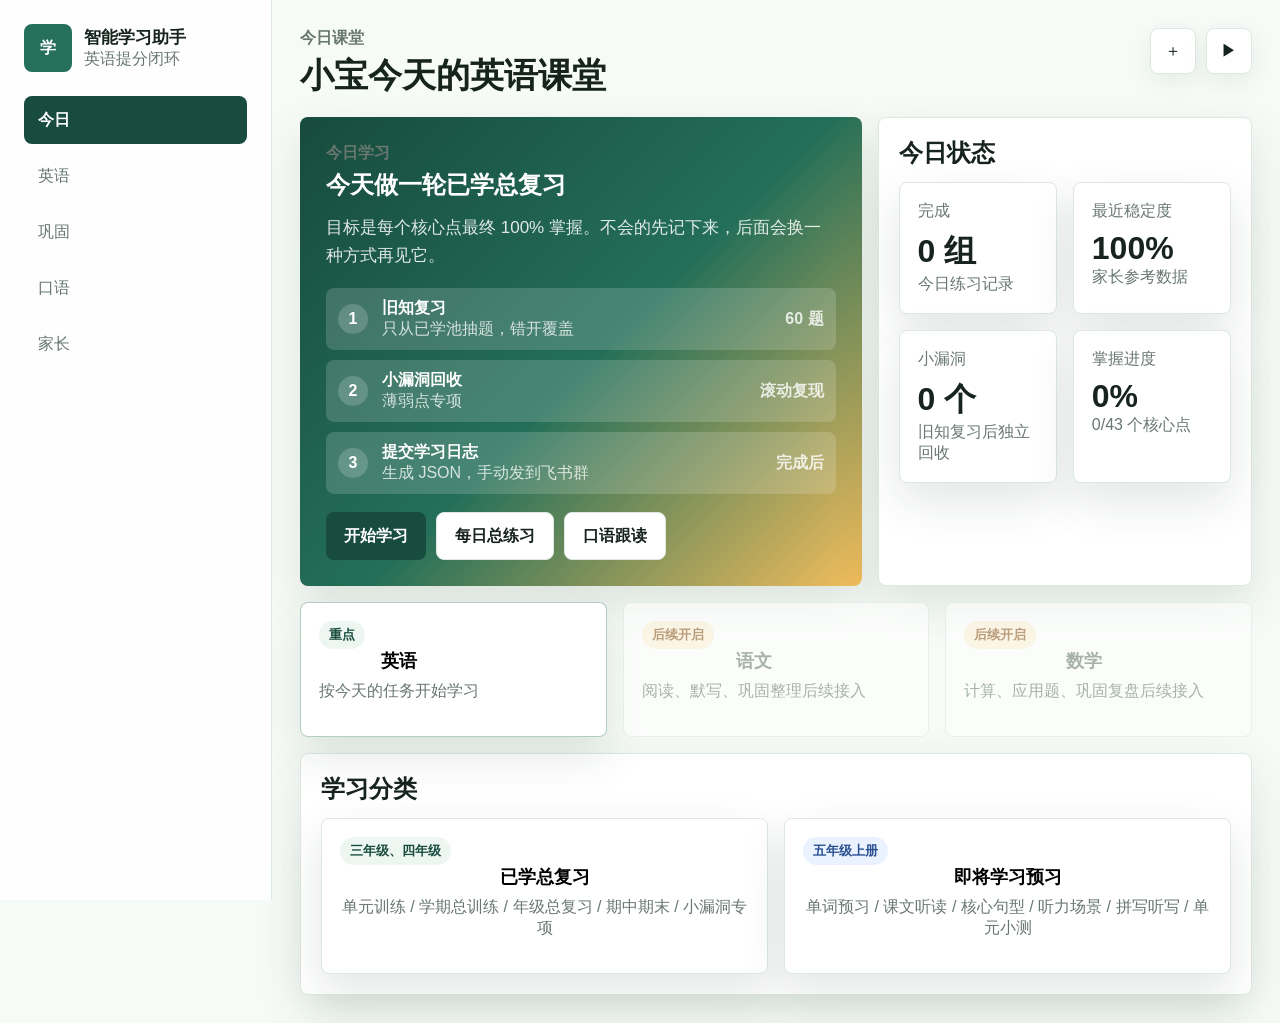
==== index.html @ cac13460 "Fix short weakness choices" ====
<!doctype html>
<html lang="zh-CN">
  <head>
    <meta charset="UTF-8" />
    <meta name="viewport" content="width=device-width, initial-scale=1, viewport-fit=cover" />
    <meta name="theme-color" content="#f7fbf7" />
    <title>智能学习助手</title>
    <link rel="manifest" href="manifest.webmanifest" />
    <link rel="stylesheet" href="app/styles.css?v=20260708-1854" />
  </head>
  <body>
    <div id="app" class="shell">
      <aside class="sidebar" aria-label="主导航">
        <div class="brand">
          <div class="brand-mark">学</div>
          <div>
            <strong>智能学习助手</strong>
            <span>英语提分闭环</span>
          </div>
        </div>
        <nav class="nav">
          <button class="nav-item active" data-route="home">今日</button>
          <button class="nav-item" data-route="english">英语</button>
          <button class="nav-item" data-route="mistakes">巩固</button>
          <button class="nav-item" data-route="speaking">口语</button>
          <button class="nav-item" data-route="parent">家长</button>
        </nav>
      </aside>

      <main class="main">
        <header class="topbar">
          <div>
            <p id="eyebrow" class="eyebrow">今日任务</p>
            <h1 id="pageTitle">小宝今天先补听力和拼写</h1>
          </div>
          <div class="top-actions">
            <button class="icon-button" id="installButton" title="添加到主屏幕">＋</button>
            <button class="icon-button" id="soundButton" title="试播放">▶</button>
          </div>
        </header>

        <section id="view-home" class="view active"></section>
        <section id="view-english" class="view"></section>
        <section id="view-lesson" class="view"></section>
        <section id="view-practice" class="view"></section>
        <section id="view-mistakes" class="view"></section>
        <section id="view-speaking" class="view"></section>
        <section id="view-parent" class="view"></section>
      </main>
    </div>

    <div id="toast" class="toast" role="status" aria-live="polite"></div>
    <script src="app/main.js?v=20260708-1854" type="module"></script>
  </body>
</html>
---- app/styles.css ----
:root {
  color-scheme: light;
  --bg: #f7fbf7;
  --panel: #ffffff;
  --panel-soft: #eef6f2;
  --ink: #17231d;
  --muted: #68776f;
  --line: #dce8e1;
  --green: #256f5b;
  --green-dark: #184c3e;
  --amber: #d98f2b;
  --red: #c9534b;
  --blue: #3c67a6;
  --violet: #7562a8;
  --shadow: 0 18px 45px rgba(22, 59, 42, 0.12);
  --radius: 8px;
  font-family: -apple-system, BlinkMacSystemFont, "Segoe UI", "PingFang SC", "Microsoft YaHei", sans-serif;
}

* {
  box-sizing: border-box;
}

body {
  margin: 0;
  min-height: 100vh;
  background: var(--bg);
  color: var(--ink);
}

button,
input,
select,
textarea {
  font: inherit;
}

button {
  border: 0;
}

button:disabled {
  cursor: not-allowed;
  opacity: 0.55;
}

.shell {
  display: grid;
  grid-template-columns: 272px minmax(0, 1fr);
  min-height: 100vh;
}

.sidebar {
  position: sticky;
  top: 0;
  height: 100vh;
  display: flex;
  flex-direction: column;
  gap: 24px;
  padding: 24px;
  border-right: 1px solid var(--line);
  background: rgba(255, 255, 255, 0.72);
  backdrop-filter: blur(18px);
}

.brand {
  display: flex;
  align-items: center;
  gap: 12px;
}

.brand-mark {
  display: grid;
  width: 48px;
  height: 48px;
  place-items: center;
  border-radius: 8px;
  background: var(--green);
  color: #fff;
  font-weight: 800;
}

.brand strong,
.brand span,
.sync-panel strong,
.sync-panel span {
  display: block;
}

.brand strong {
  font-size: 17px;
}

.brand span,
.sync-panel span,
.eyebrow,
.muted {
  color: var(--muted);
}

.nav {
  display: grid;
  gap: 8px;
}

.nav-item {
  min-height: 48px;
  padding: 0 14px;
  border-radius: var(--radius);
  background: transparent;
  color: var(--muted);
  text-align: left;
  cursor: pointer;
}

.nav-item.active {
  background: var(--green-dark);
  color: #fff;
  font-weight: 700;
}

.sync-panel {
  display: flex;
  align-items: center;
  gap: 10px;
  margin-top: auto;
  padding: 14px;
  border: 1px solid var(--line);
  border-radius: var(--radius);
  background: #fff;
}

.resume-banner {
  display: grid;
  gap: 8px;
  margin-top: 14px;
  padding: 14px;
  border: 1px solid rgba(37, 111, 91, 0.26);
  border-radius: var(--radius);
  background: rgba(255, 255, 255, 0.7);
}

.resume-banner .secondary-button,
.resume-banner .ghost-button {
  width: fit-content;
}

.status-dot {
  width: 10px;
  height: 10px;
  border-radius: 99px;
  background: #38a66c;
  box-shadow: 0 0 0 6px rgba(56, 166, 108, 0.12);
}

.main {
  width: min(1180px, 100%);
  margin: 0 auto;
  padding: 28px;
}

.topbar {
  display: flex;
  align-items: flex-start;
  justify-content: space-between;
  gap: 20px;
  margin-bottom: 22px;
}

.eyebrow {
  margin: 0 0 6px;
  font-weight: 700;
}

h1,
h2,
h3,
p {
  margin-top: 0;
}

h1 {
  margin-bottom: 0;
  font-size: 34px;
  line-height: 1.18;
  letter-spacing: 0;
}

h2 {
  margin-bottom: 14px;
  font-size: 24px;
  line-height: 1.25;
  letter-spacing: 0;
}

h3 {
  margin-bottom: 8px;
  font-size: 18px;
}

.top-actions,
.button-row,
.segmented,
.field-row,
.metric-row,
.chip-row {
  display: flex;
  flex-wrap: wrap;
  gap: 10px;
}

.icon-button {
  display: grid;
  min-width: 46px;
  height: 46px;
  place-items: center;
  border: 1px solid var(--line);
  border-radius: var(--radius);
  background: var(--panel);
  color: var(--ink);
  cursor: pointer;
  box-shadow: 0 8px 22px rgba(22, 59, 42, 0.08);
}

.view {
  display: none;
}

.view.active {
  display: block;
}

.grid {
  display: grid;
  gap: 16px;
}

.grid.two {
  grid-template-columns: repeat(2, minmax(0, 1fr));
}

.grid.three {
  grid-template-columns: repeat(3, minmax(0, 1fr));
}

.panel,
.card {
  border: 1px solid var(--line);
  border-radius: var(--radius);
  background: var(--panel);
  box-shadow: var(--shadow);
}

.panel {
  padding: 20px;
}

.card {
  padding: 18px;
}

.hero-band {
  display: grid;
  grid-template-columns: minmax(0, 1.2fr) minmax(260px, 0.8fr);
  gap: 16px;
  align-items: stretch;
  margin-bottom: 16px;
}

.today-plan {
  min-height: 260px;
  padding: 26px;
  border-radius: var(--radius);
  background: linear-gradient(135deg, #174b3d 0%, #246f59 52%, #f2bd5c 100%);
  color: #fff;
  box-shadow: var(--shadow);
}

.today-plan .muted {
  color: rgba(255, 255, 255, 0.78);
}

.hero-copy {
  max-width: 640px;
  color: rgba(255, 255, 255, 0.86);
  font-size: 17px;
  line-height: 1.65;
}

.task-list {
  display: grid;
  gap: 10px;
  margin: 18px 0;
}

.task-item {
  display: grid;
  grid-template-columns: 34px minmax(0, 1fr) auto;
  gap: 10px;
  align-items: center;
  padding: 10px 12px;
  border-radius: var(--radius);
  background: rgba(255, 255, 255, 0.16);
}

.task-index {
  display: grid;
  width: 30px;
  height: 30px;
  place-items: center;
  border-radius: 99px;
  background: rgba(255, 255, 255, 0.18);
  font-weight: 800;
}

.task-time {
  color: rgba(255, 255, 255, 0.8);
  font-weight: 700;
  white-space: nowrap;
}

.classroom-flow {
  margin-bottom: 16px;
}

.flow-strip,
.mini-flow {
  display: grid;
  gap: 10px;
}

.flow-strip {
  grid-template-columns: repeat(5, minmax(0, 1fr));
}

.mini-flow {
  grid-template-columns: repeat(4, minmax(0, 1fr));
  margin-bottom: 16px;
}

.flow-step {
  display: grid;
  min-height: 118px;
  align-content: start;
  gap: 8px;
  padding: 14px;
  border: 1px solid var(--line);
  border-radius: var(--radius);
  background: linear-gradient(180deg, #ffffff 0%, #f4f8fb 100%);
}

.flow-step span {
  display: grid;
  width: 30px;
  height: 30px;
  place-items: center;
  border-radius: 99px;
  background: #eaf1ff;
  color: var(--blue);
  font-weight: 850;
}

.flow-step strong {
  font-size: 17px;
}

.flow-step small {
  color: var(--muted);
  line-height: 1.45;
}

.support-note {
  margin: 14px 0 0;
  padding: 12px 14px;
  border-radius: var(--radius);
  background: #fff8ea;
  color: #715020;
  line-height: 1.6;
}

.subject-tile {
  display: flex;
  min-height: 132px;
  flex-direction: column;
  justify-content: space-between;
  cursor: pointer;
}

.subject-tile.primary {
  border-color: rgba(37, 111, 91, 0.35);
}

.subject-tile.disabled {
  color: var(--muted);
  box-shadow: none;
  cursor: default;
}

.badge,
.chip,
.pill {
  display: inline-flex;
  align-items: center;
  width: fit-content;
  min-height: 28px;
  padding: 5px 10px;
  border-radius: 999px;
  background: var(--panel-soft);
  color: var(--green-dark);
  font-size: 13px;
  font-weight: 700;
}

.badge.amber {
  background: #fff0d8;
  color: #8a5318;
}

.badge.red {
  background: #fdebe8;
  color: #9f3932;
}

.badge.blue {
  background: #eaf1ff;
  color: #274f8f;
}

.primary-button,
.secondary-button,
.ghost-button,
.danger-button,
.file-label {
  display: inline-flex;
  align-items: center;
  justify-content: center;
  min-height: 48px;
  padding: 0 18px;
  border-radius: var(--radius);
  cursor: pointer;
  font-weight: 800;
}

.primary-button {
  background: var(--green-dark);
  color: #fff;
}

.secondary-button {
  border: 1px solid var(--line);
  background: #fff;
  color: var(--ink);
}

.compact-button {
  min-height: 40px;
  padding: 9px 14px;
  white-space: nowrap;
}

.ghost-button {
  background: var(--panel-soft);
  color: var(--green-dark);
}

.danger-button {
  background: #fdebe8;
  color: #9f3932;
}

.stat-card {
  min-height: 120px;
}

.stat-value {
  display: block;
  margin-top: 8px;
  font-size: 32px;
  font-weight: 850;
}

.unit-row {
  display: grid;
  grid-template-columns: minmax(0, 1fr) auto;
  gap: 12px;
  align-items: center;
  padding: 14px 0;
  border-top: 1px solid var(--line);
}

.unit-row:first-child {
  border-top: 0;
}

.practice-stage {
  display: grid;
  min-height: 520px;
  grid-template-rows: auto minmax(0, 1fr) auto;
  gap: 16px;
}

.question-card {
  display: grid;
  place-items: center;
  min-height: 300px;
  padding: 28px;
  border: 1px solid var(--line);
  border-radius: var(--radius);
  background: #fff;
  text-align: center;
  box-shadow: var(--shadow);
}

.lesson-card {
  align-content: start;
  text-align: left;
}

.lesson-list {
  display: grid;
  width: min(760px, 100%);
  gap: 10px;
  margin: 18px auto 0;
}

.lesson-row {
  display: grid;
  grid-template-columns: minmax(0, 1fr) auto;
  gap: 12px;
  align-items: center;
  min-height: 62px;
  padding: 12px 14px;
  border: 1px solid var(--line);
  border-radius: var(--radius);
  background: #fff;
  color: var(--ink);
  text-align: left;
  cursor: pointer;
}

.lesson-row:hover,
.choice-button:hover,
.secondary-button:hover,
.ghost-button:hover {
  border-color: rgba(37, 111, 91, 0.35);
}

.lesson-row.is-playing {
  border-color: rgba(37, 111, 91, 0.45);
  background: #f7fbf7;
}

.question-word {
  margin-bottom: 10px;
  font-size: 54px;
  line-height: 1.05;
  font-weight: 850;
}

.question-zh {
  color: var(--muted);
  font-size: 22px;
}

.choice-grid {
  display: grid;
  grid-template-columns: repeat(2, minmax(0, 1fr));
  gap: 12px;
  width: min(640px, 100%);
}

.choice-button {
  min-height: 64px;
  padding: 12px;
  border: 1px solid var(--line);
  border-radius: var(--radius);
  background: #fff;
  cursor: pointer;
  font-weight: 800;
}

.choice-button.correct {
  border-color: #70b98e;
  background: #e9f7ee;
}

.choice-button.wrong {
  border-color: #e2ad5e;
  background: #fff6e6;
}

.choice-button:disabled {
  opacity: 0.88;
}

.answer-feedback {
  min-height: 32px;
  margin-top: 14px;
  color: var(--muted);
  font-weight: 800;
}

.answer-feedback.ok {
  color: var(--green-dark);
}

.answer-feedback.warn {
  color: #9f5f1c;
}

.text-input {
  width: min(460px, 100%);
  height: 58px;
  padding: 0 16px;
  border: 1px solid var(--line);
  border-radius: var(--radius);
  outline: none;
  font-size: 22px;
}

.text-input:focus,
textarea:focus,
select:focus {
  border-color: var(--green);
  box-shadow: 0 0 0 4px rgba(37, 111, 91, 0.12);
}

textarea,
select {
  width: 100%;
  border: 1px solid var(--line);
  border-radius: var(--radius);
  background: #fff;
}

textarea {
  min-height: 92px;
  padding: 12px;
  resize: vertical;
}

select {
  height: 48px;
  padding: 0 12px;
}

.meter {
  overflow: hidden;
  width: 100%;
  height: 10px;
  border-radius: 99px;
  background: var(--panel-soft);
}

.meter span {
  display: block;
  width: var(--value);
  height: 100%;
  border-radius: inherit;
  background: var(--green);
}

.mistake-list,
.report-list {
  display: grid;
  gap: 10px;
}

.mistake-category-grid {
  display: grid;
  grid-template-columns: repeat(2, minmax(0, 1fr));
  gap: 10px;
  margin: 14px 0;
}

.mistake-category-card {
  display: grid;
  gap: 12px;
  align-content: space-between;
  min-height: 172px;
  padding: 14px;
  border: 1px solid var(--line);
  border-radius: var(--radius);
  background: var(--panel-soft);
}

.mistake-item,
.report-item {
  display: grid;
  grid-template-columns: minmax(0, 1fr) auto;
  gap: 12px;
  align-items: center;
  padding: 12px;
  border: 1px solid var(--line);
  border-radius: var(--radius);
  background: #fff;
}

.letter-answer {
  display: flex;
  align-items: center;
  justify-content: center;
  min-height: 54px;
  margin: 14px auto;
  padding: 10px 14px;
  border: 1px solid var(--line);
  border-radius: var(--radius);
  background: #fff;
  color: var(--ink);
  font-size: 24px;
  font-weight: 800;
  letter-spacing: 0.04em;
  white-space: pre-wrap;
}

.letter-answer:empty::before {
  content: "点下面字母作答";
  color: var(--muted);
  font-size: 16px;
  font-weight: 600;
  letter-spacing: 0;
}

.letter-answer.locked {
  background: var(--panel-soft);
}

.letter-keyboard {
  display: flex;
  flex-direction: column;
  gap: 8px;
  max-width: 620px;
  margin: 0 auto;
}

.keyboard-row {
  display: grid;
  gap: 8px;
}

.keyboard-row-1 {
  grid-template-columns: repeat(10, minmax(0, 1fr));
}

.keyboard-row-2 {
  grid-template-columns: repeat(9, minmax(0, 1fr));
  padding: 0 5%;
}

.keyboard-row-3 {
  grid-template-columns: repeat(7, minmax(0, 1fr));
  padding: 0 14%;
}

.keyboard-symbol-row {
  grid-template-columns: repeat(6, minmax(0, 1fr));
  padding: 0 18%;
}

.keyboard-action-row {
  grid-template-columns: 1.1fr 2fr 1.1fr;
}

.letter-key {
  min-height: 46px;
  border: 1px solid var(--line);
  border-radius: var(--radius);
  background: #fff;
  color: var(--ink);
  font-weight: 800;
  text-transform: uppercase;
  cursor: pointer;
}

.letter-key.utility {
  text-transform: none;
}

.letter-key.symbol {
  text-transform: none;
}

.letter-key.confirm {
  background: var(--green-dark);
  color: #fff;
  text-transform: none;
}

.recording-panel {
  display: grid;
  gap: 16px;
}

.mic-button {
  display: grid;
  width: min(280px, 70vw);
  aspect-ratio: 1;
  place-items: center;
  justify-self: center;
  border-radius: 999px;
  background: var(--green-dark);
  color: #fff;
  cursor: pointer;
  box-shadow: 0 22px 55px rgba(24, 76, 62, 0.25);
}

.mic-button.recording {
  background: var(--red);
}

.mic-button strong {
  font-size: 26px;
}

.score-grid {
  display: grid;
  grid-template-columns: repeat(4, minmax(0, 1fr));
  gap: 10px;
}

.score-box {
  padding: 12px;
  border-radius: var(--radius);
  background: var(--panel-soft);
}

.score-box strong {
  display: block;
  font-size: 28px;
}

.field-row > * {
  flex: 1 1 190px;
}

.field-label {
  display: grid;
  gap: 8px;
  color: var(--muted);
  font-weight: 700;
}

.setting-stack {
  display: grid;
  gap: 14px;
}

.student-settings {
  margin-top: 16px;
  padding-top: 16px;
  border-top: 1px solid var(--line);
}

.export-callout {
  display: grid;
  grid-template-columns: minmax(0, 1fr) auto;
  gap: 14px;
  align-items: center;
  margin-top: 16px;
  padding: 16px;
  border: 1px solid rgba(37, 111, 91, 0.22);
  border-radius: var(--radius);
  background: #f4fbf7;
}

.export-callout strong,
.export-callout span {
  display: block;
}

.export-callout span,
.support-line {
  color: var(--muted);
}

.support-line {
  margin: 12px 0 0;
  line-height: 1.55;
}

.speaking-scope {
  margin-bottom: 14px;
}

.setting-line {
  display: flex;
  align-items: center;
  justify-content: space-between;
  gap: 14px;
}

input[type="range"] {
  width: 100%;
  accent-color: var(--green);
}

.standards-grid {
  display: grid;
  grid-template-columns: repeat(2, minmax(0, 1fr));
  gap: 10px;
}

.daily-summary-grid {
  display: grid;
  grid-template-columns: repeat(4, minmax(0, 1fr));
  gap: 10px;
  margin-top: 14px;
}

.standard-item {
  min-height: 106px;
  padding: 14px;
  border: 1px solid var(--line);
  border-radius: var(--radius);
  background: var(--panel-soft);
}

.standard-item strong {
  display: block;
  margin: 6px 0;
  font-size: 28px;
}

.toast {
  position: fixed;
  right: 24px;
  bottom: 24px;
  z-index: 20;
  max-width: min(420px, calc(100vw - 48px));
  padding: 13px 16px;
  border-radius: var(--radius);
  background: #17231d;
  color: #fff;
  opacity: 0;
  transform: translateY(10px);
  transition: opacity 0.18s ease, transform 0.18s ease;
}

.toast.show {
  opacity: 1;
  transform: translateY(0);
}

@media (max-width: 860px) {
  .shell {
    grid-template-columns: 1fr;
    align-content: start;
  }

  .sidebar {
    position: static;
    align-self: start;
    height: auto;
    padding: 14px;
    border-right: 0;
    border-bottom: 1px solid var(--line);
  }

  .brand,
  .sync-panel {
    display: none;
  }

  .nav {
    grid-template-columns: repeat(5, 1fr);
  }

  .nav-item {
    text-align: center;
  }

  .main {
    padding: 18px;
  }

  h1 {
    font-size: 27px;
  }

  .hero-band,
  .grid.two,
  .grid.three,
  .flow-strip,
  .mini-flow,
  .mistake-category-grid,
  .score-grid,
  .standards-grid,
  .daily-summary-grid,
  .export-callout {
    grid-template-columns: 1fr;
  }

  .choice-grid {
    grid-template-columns: 1fr;
  }

  .letter-keyboard,
  .keyboard-row {
    gap: 6px;
  }

  .keyboard-row-1,
  .keyboard-row-2,
  .keyboard-row-3,
  .keyboard-symbol-row {
    grid-template-columns: repeat(5, minmax(0, 1fr));
    padding: 0;
  }

  .keyboard-action-row {
    grid-template-columns: 1fr;
  }

  .question-word {
    font-size: 42px;
  }
}
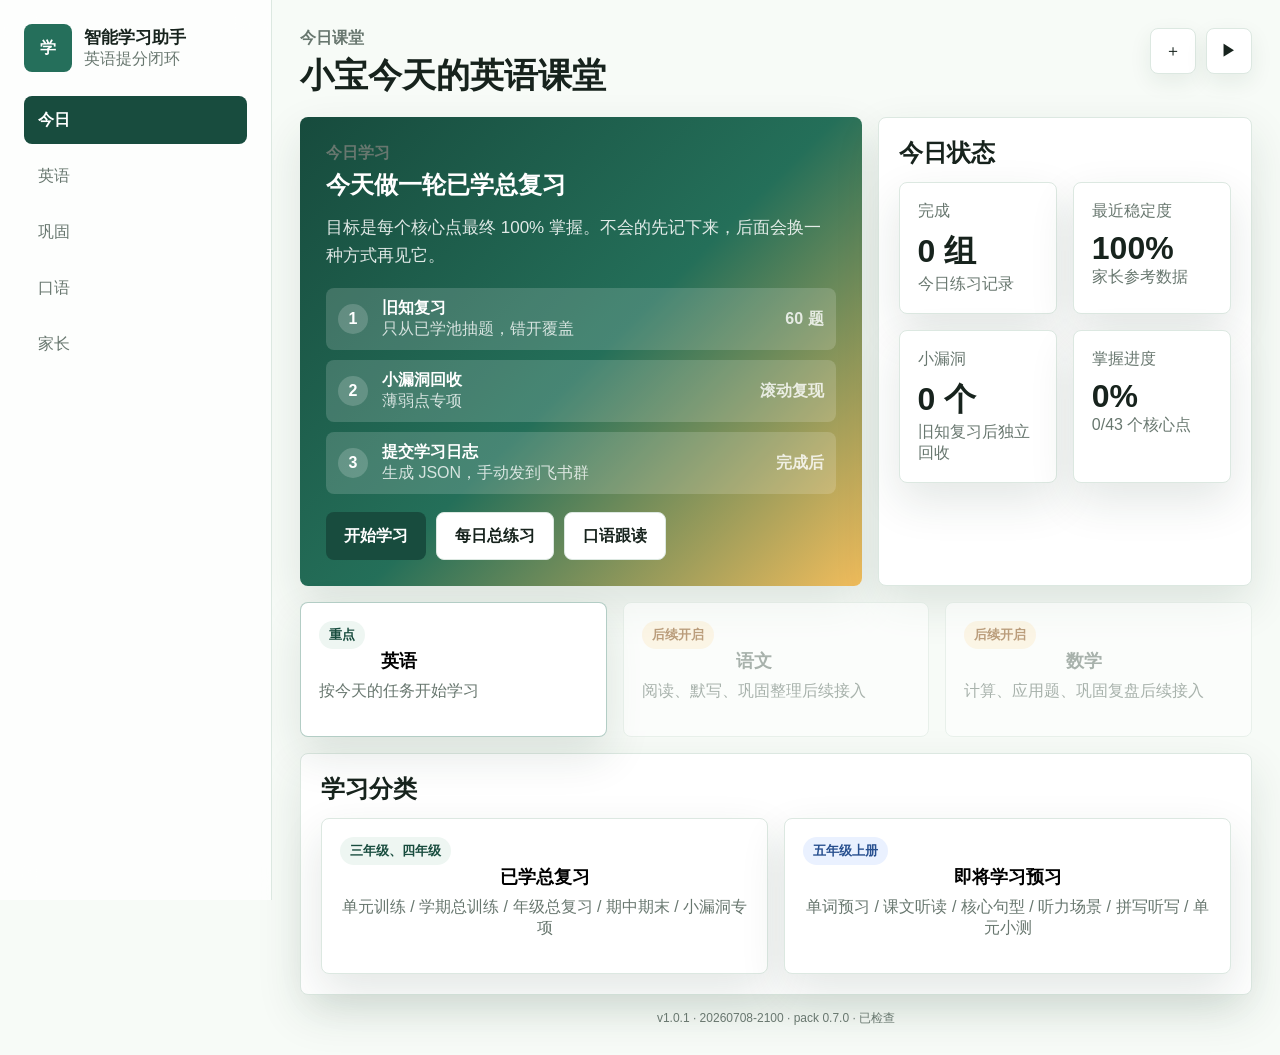
==== commit f0dd3e95: "Add app build update badge" ====
--- a/index.html
+++ b/index.html
@@ -6,7 +6,7 @@
     <meta name="theme-color" content="#f7fbf7" />
     <title>智能学习助手</title>
     <link rel="manifest" href="manifest.webmanifest" />
-    <link rel="stylesheet" href="app/styles.css?v=20260708-1854" />
+    <link rel="stylesheet" href="app/styles.css?v=20260708-2100" />
   </head>
   <body>
     <div id="app" class="shell">
@@ -50,6 +50,6 @@
     </div>
 
     <div id="toast" class="toast" role="status" aria-live="polite"></div>
-    <script src="app/main.js?v=20260708-1854" type="module"></script>
+    <script src="app/main.js?v=20260708-2100" type="module"></script>
   </body>
 </html>
--- a/app/styles.css
+++ b/app/styles.css
@@ -145,6 +145,16 @@
   width: fit-content;
 }
 
+.home-version-badge {
+  margin: 14px auto 0;
+  width: fit-content;
+  max-width: 100%;
+  color: var(--muted);
+  font-size: 12px;
+  line-height: 1.5;
+  text-align: center;
+}
+
 .status-dot {
   width: 10px;
   height: 10px;
@@ -557,6 +567,25 @@
   font-weight: 850;
 }
 
+.fill-blank-prompt {
+  width: min(760px, 100%);
+  margin-inline: auto;
+  font-size: 24px;
+  line-height: 1.55;
+  font-weight: 700;
+  text-align: left;
+}
+
+.inline-blank {
+  display: inline-block;
+  width: 128px;
+  max-width: 42vw;
+  height: 0.9em;
+  margin: 0 6px;
+  vertical-align: -0.08em;
+  border-bottom: 3px solid rgba(20, 83, 70, 0.72);
+}
+
 .question-zh {
   color: var(--muted);
   font-size: 22px;
@@ -1014,4 +1043,13 @@
   .question-word {
     font-size: 42px;
   }
-}
+
+  .fill-blank-prompt {
+    font-size: 20px;
+    line-height: 1.5;
+  }
+
+  .inline-blank {
+    width: 96px;
+  }
+}
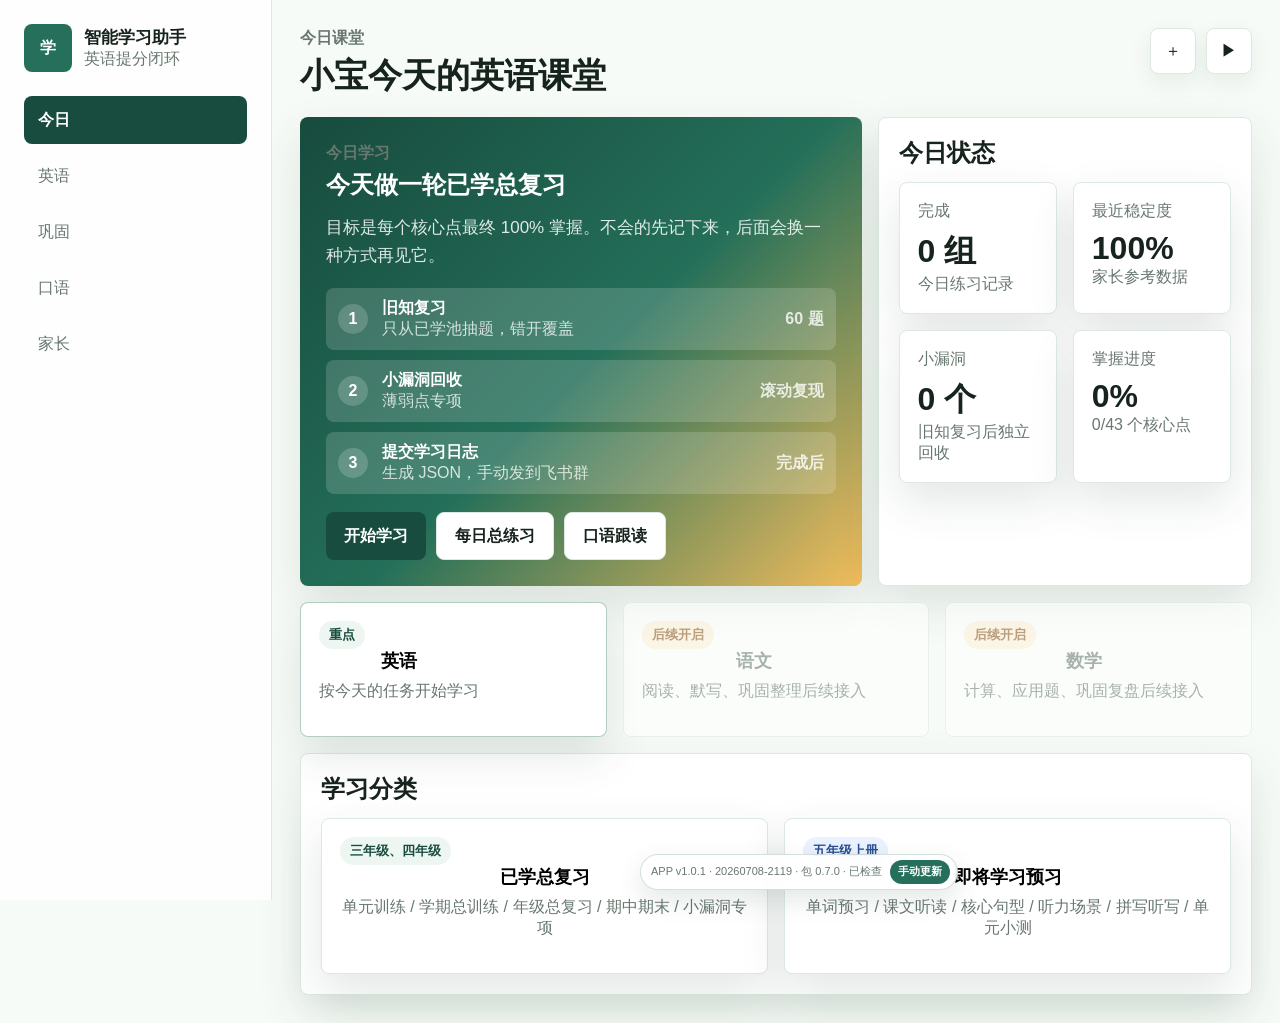
==== commit 1b59d0b3: "Add visible app update control" ====
--- a/index.html
+++ b/index.html
@@ -6,7 +6,7 @@
     <meta name="theme-color" content="#f7fbf7" />
     <title>智能学习助手</title>
     <link rel="manifest" href="manifest.webmanifest" />
-    <link rel="stylesheet" href="app/styles.css?v=20260708-2100" />
+    <link rel="stylesheet" href="app/styles.css?v=20260708-2119" />
   </head>
   <body>
     <div id="app" class="shell">
@@ -49,7 +49,11 @@
       </main>
     </div>
 
+    <div id="appBuildBadge" class="app-build-badge" aria-label="APP版本和手动更新">
+      <span id="appBuildText">APP v1.0.1 · 20260708-2119</span>
+      <button id="manualUpdateButton" class="manual-update-button" type="button">手动更新</button>
+    </div>
     <div id="toast" class="toast" role="status" aria-live="polite"></div>
-    <script src="app/main.js?v=20260708-2100" type="module"></script>
+    <script src="app/main.js?v=20260708-2119" type="module"></script>
   </body>
 </html>
--- a/app/styles.css
+++ b/app/styles.css
@@ -145,14 +145,52 @@
   width: fit-content;
 }
 
-.home-version-badge {
-  margin: 14px auto 0;
-  width: fit-content;
-  max-width: 100%;
+.app-build-badge {
+  position: fixed;
+  left: 50%;
+  bottom: max(10px, env(safe-area-inset-bottom));
+  z-index: 50;
+  display: inline-flex;
+  align-items: center;
+  gap: 8px;
+  max-width: calc(100vw - 24px);
+  padding: 5px 7px 5px 10px;
+  border: 1px solid rgba(24, 82, 66, 0.18);
+  border-radius: 999px;
+  background: rgba(255, 255, 255, 0.88);
+  box-shadow: 0 10px 26px rgba(23, 64, 51, 0.12);
   color: var(--muted);
-  font-size: 12px;
-  line-height: 1.5;
-  text-align: center;
+  font-size: 11px;
+  line-height: 1.4;
+  backdrop-filter: blur(10px);
+}
+
+.app-build-badge[hidden] {
+  display: none;
+}
+
+.app-build-badge span {
+  overflow: hidden;
+  text-overflow: ellipsis;
+  white-space: nowrap;
+}
+
+.manual-update-button {
+  min-height: 24px;
+  padding: 3px 8px;
+  border: 0;
+  border-radius: 999px;
+  background: var(--green);
+  color: #fff;
+  font-size: 11px;
+  font-weight: 700;
+  white-space: nowrap;
+  cursor: pointer;
+}
+
+.manual-update-button:disabled {
+  opacity: 0.6;
+  cursor: default;
 }
 
 .status-dot {
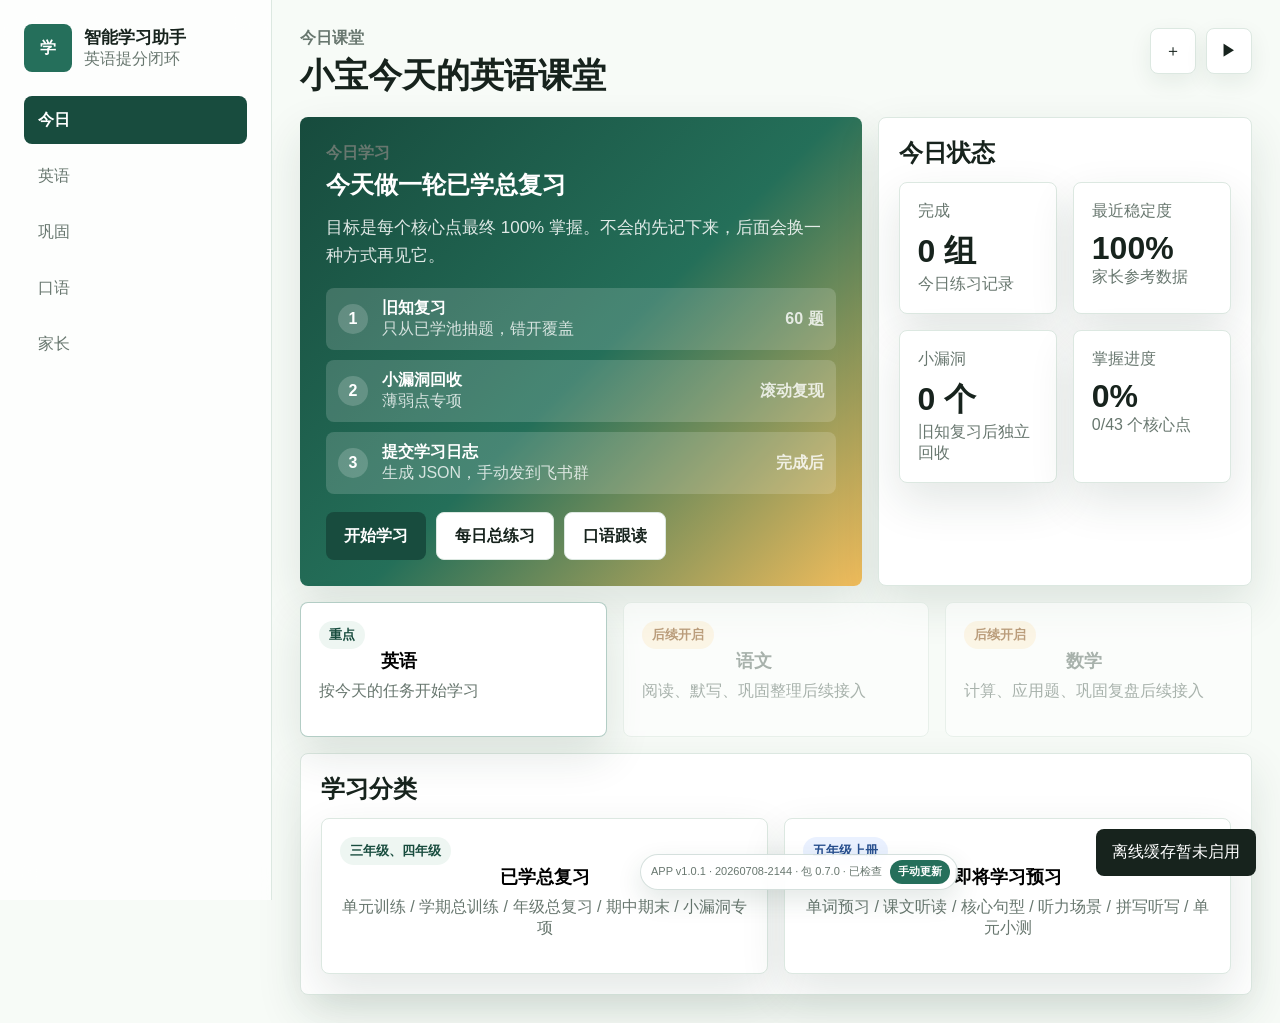
==== commit 6064a276: "Add parent manual app update button" ====
--- a/index.html
+++ b/index.html
@@ -6,7 +6,7 @@
     <meta name="theme-color" content="#f7fbf7" />
     <title>智能学习助手</title>
     <link rel="manifest" href="manifest.webmanifest" />
-    <link rel="stylesheet" href="app/styles.css?v=20260708-2119" />
+    <link rel="stylesheet" href="app/styles.css?v=20260708-2144" />
   </head>
   <body>
     <div id="app" class="shell">
@@ -50,10 +50,10 @@
     </div>
 
     <div id="appBuildBadge" class="app-build-badge" aria-label="APP版本和手动更新">
-      <span id="appBuildText">APP v1.0.1 · 20260708-2119</span>
+      <span id="appBuildText">APP v1.0.1 · 20260708-2144</span>
       <button id="manualUpdateButton" class="manual-update-button" type="button">手动更新</button>
     </div>
     <div id="toast" class="toast" role="status" aria-live="polite"></div>
-    <script src="app/main.js?v=20260708-2119" type="module"></script>
+    <script src="app/main.js?v=20260708-2144" type="module"></script>
   </body>
 </html>
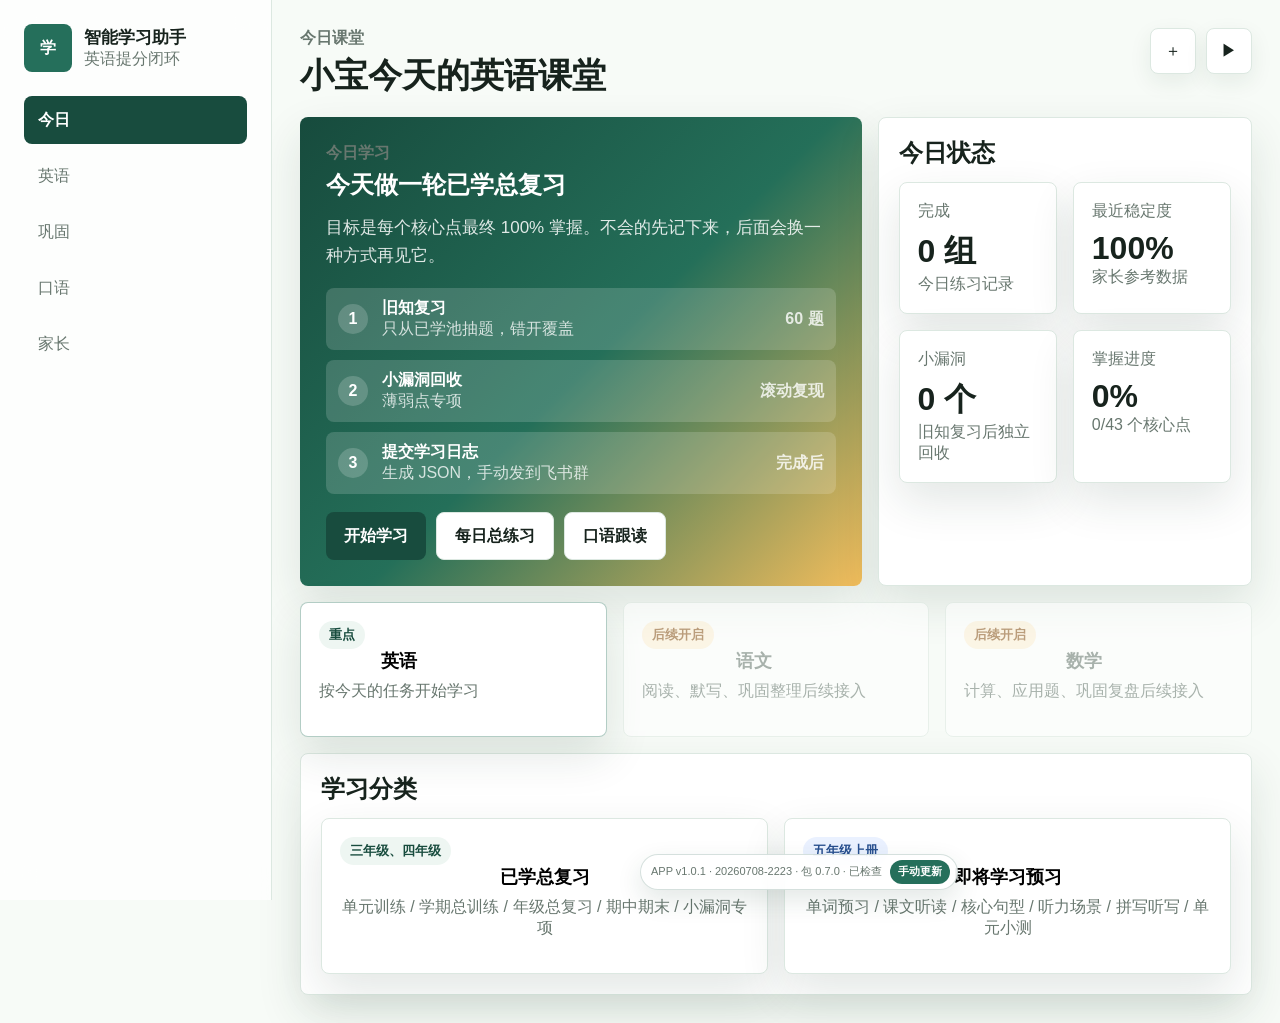
==== commit b9f19613: "Disable stale service worker caching" ====
--- a/index.html
+++ b/index.html
@@ -6,7 +6,7 @@
     <meta name="theme-color" content="#f7fbf7" />
     <title>智能学习助手</title>
     <link rel="manifest" href="manifest.webmanifest" />
-    <link rel="stylesheet" href="app/styles.css?v=20260708-2144" />
+    <link rel="stylesheet" href="app/styles.css?v=20260708-2223" />
   </head>
   <body>
     <div id="app" class="shell">
@@ -50,10 +50,10 @@
     </div>
 
     <div id="appBuildBadge" class="app-build-badge" aria-label="APP版本和手动更新">
-      <span id="appBuildText">APP v1.0.1 · 20260708-2144</span>
+      <span id="appBuildText">APP v1.0.1 · 20260708-2223</span>
       <button id="manualUpdateButton" class="manual-update-button" type="button">手动更新</button>
     </div>
     <div id="toast" class="toast" role="status" aria-live="polite"></div>
-    <script src="app/main.js?v=20260708-2144" type="module"></script>
+    <script src="app/main.js?v=20260708-2223" type="module"></script>
   </body>
 </html>
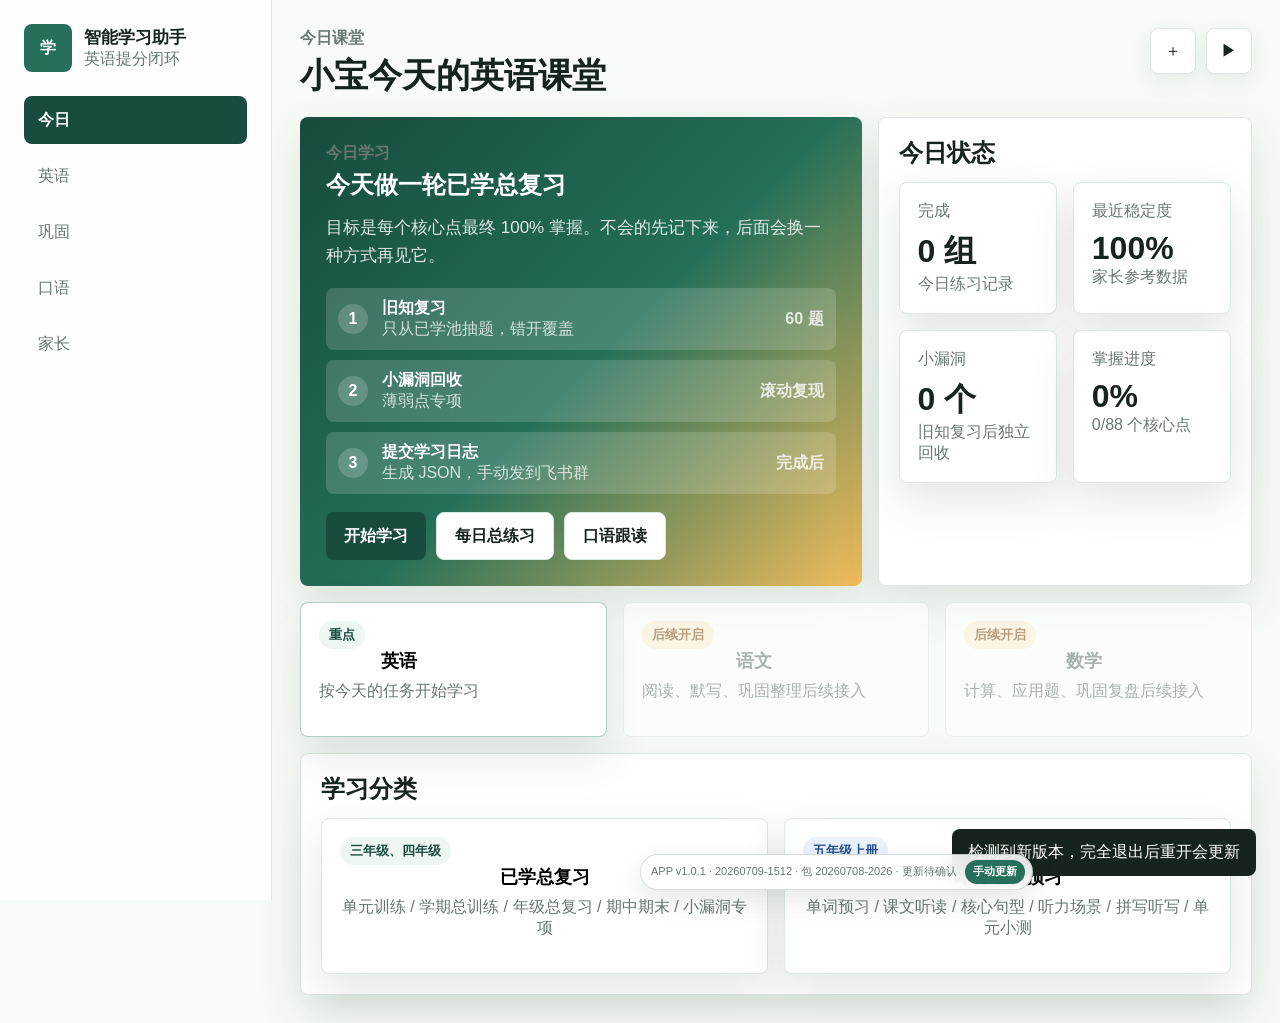
==== commit 5d79ce02: "Update Xiaobao learning package" ====
--- a/index.html
+++ b/index.html
@@ -6,7 +6,7 @@
     <meta name="theme-color" content="#f7fbf7" />
     <title>智能学习助手</title>
     <link rel="manifest" href="manifest.webmanifest" />
-    <link rel="stylesheet" href="app/styles.css?v=20260708-2223" />
+    <link rel="stylesheet" href="app/styles.css?v=20260709-1512" />
   </head>
   <body>
     <div id="app" class="shell">
@@ -50,10 +50,10 @@
     </div>
 
     <div id="appBuildBadge" class="app-build-badge" aria-label="APP版本和手动更新">
-      <span id="appBuildText">APP v1.0.1 · 20260708-2223</span>
+      <span id="appBuildText">APP v1.0.1 · 20260709-1512</span>
       <button id="manualUpdateButton" class="manual-update-button" type="button">手动更新</button>
     </div>
     <div id="toast" class="toast" role="status" aria-live="polite"></div>
-    <script src="app/main.js?v=20260708-2223" type="module"></script>
+    <script src="app/main.js?v=20260709-1512" type="module"></script>
   </body>
 </html>
